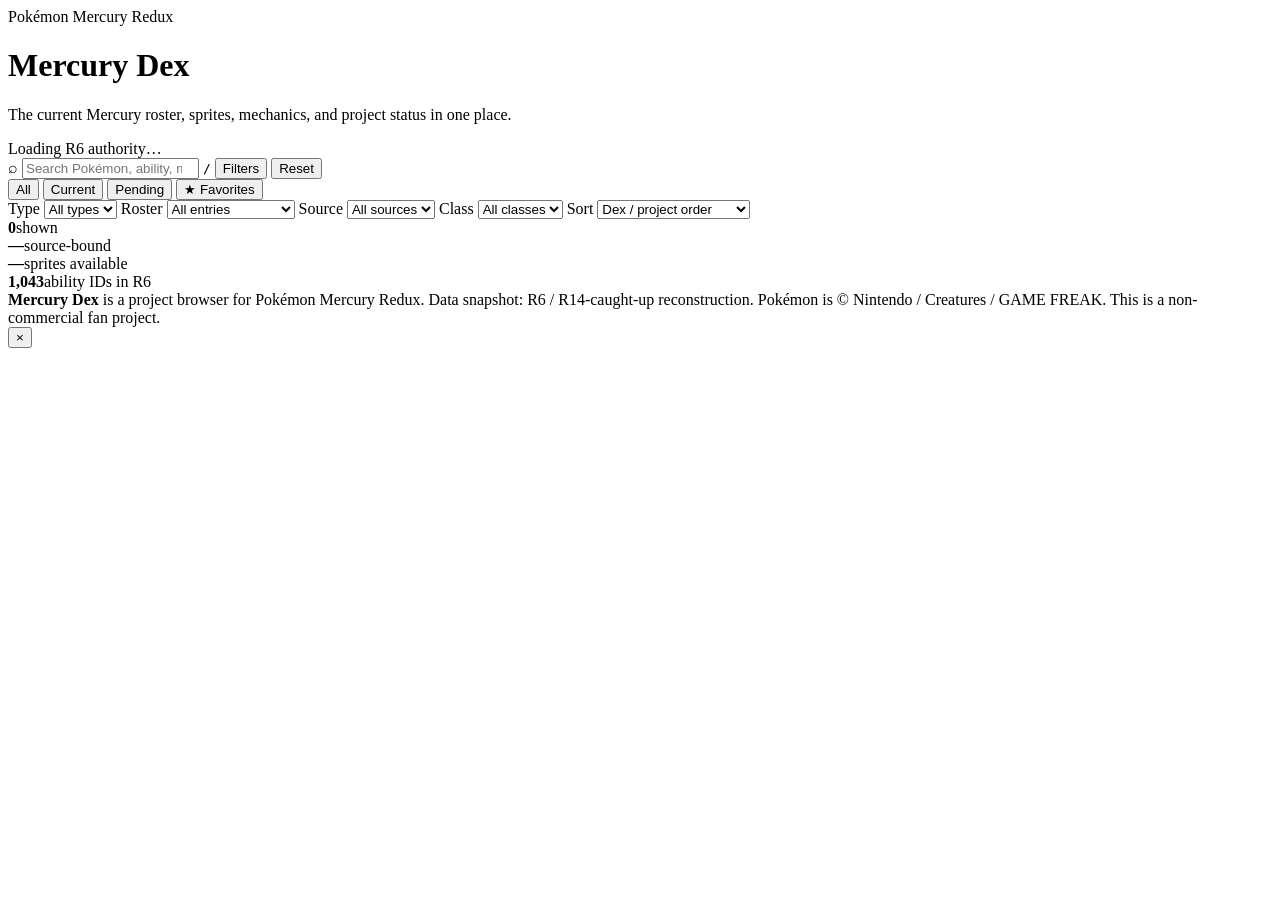
==== index.html @ 133d51fc "Add Mercury Dex app shell" ====
<!doctype html>
<html lang="en">
<head>
  <meta charset="utf-8" />
  <meta name="viewport" content="width=device-width, initial-scale=1, viewport-fit=cover" />
  <meta name="theme-color" content="#121018" />
  <meta name="description" content="Mercury Dex — searchable Pokémon Mercury Redux Pokédex with stats, abilities, Innates, moves, forms, and project sprites." />
  <title>Mercury Dex</title>
  <link rel="icon" href="assets/favicon.svg" type="image/svg+xml" />
  <link rel="stylesheet" href="styles.css" />
</head>
<body>
  <div class="app-shell">
    <header class="site-header">
      <div class="brand-wrap">
        <div class="brand-mark" aria-hidden="true"><span></span></div>
        <div>
          <div class="eyebrow">Pokémon Mercury Redux</div>
          <h1>Mercury Dex</h1>
          <p class="header-subtitle">The current Mercury roster, sprites, mechanics, and project status in one place.</p>
        </div>
      </div>
      <div class="header-meta" id="headerMeta">Loading R6 authority…</div>
    </header>

    <main>
      <section class="control-panel" aria-label="Pokédex filters">
        <div class="search-row">
          <label class="search-box">
            <span class="search-icon" aria-hidden="true">⌕</span>
            <input id="searchInput" type="search" autocomplete="off" placeholder="Search Pokémon, ability, move, type…" aria-label="Search Pokédex" />
            <kbd>/</kbd>
          </label>
          <button id="filterToggle" class="secondary-btn mobile-filter-btn" type="button">Filters</button>
          <button id="clearBtn" class="secondary-btn" type="button">Reset</button>
        </div>

        <div class="quick-tabs" id="statusTabs" role="tablist" aria-label="Roster status">
          <button class="tab active" data-status="all" type="button">All <span id="tabAllCount"></span></button>
          <button class="tab" data-status="current" type="button">Current <span id="tabCurrentCount"></span></button>
          <button class="tab" data-status="planned" type="button">Pending <span id="tabPlannedCount"></span></button>
          <button class="tab" data-status="favorites" type="button">★ Favorites <span id="tabFavoriteCount"></span></button>
        </div>

        <div class="filters" id="filtersPanel">
          <label>Type
            <select id="typeFilter"><option value="">All types</option></select>
          </label>
          <label>Roster
            <select id="groupFilter">
              <option value="">All entries</option>
              <option value="Canonical">Canonical</option>
              <option value="Addition">Mercury additions</option>
            </select>
          </label>
          <label>Source
            <select id="sourceFilter"><option value="">All sources</option></select>
          </label>
          <label>Class
            <select id="classFilter"><option value="">All classes</option></select>
          </label>
          <label>Sort
            <select id="sortSelect">
              <option value="dex">Dex / project order</option>
              <option value="name">Name A–Z</option>
              <option value="bst-desc">BST high → low</option>
              <option value="bst-asc">BST low → high</option>
              <option value="newest">Mercury additions first</option>
            </select>
          </label>
        </div>
      </section>

      <section class="summary-strip" aria-live="polite">
        <div><strong id="resultCount">0</strong><span>shown</span></div>
        <div><strong id="sourceBoundCount">—</strong><span>source-bound</span></div>
        <div><strong id="spriteCount">—</strong><span>sprites available</span></div>
        <div><strong id="abilityCount">1,043</strong><span>ability IDs in R6</span></div>
      </section>

      <section class="dex-section">
        <div id="emptyState" class="empty-state" hidden>
          <div class="empty-orb"></div>
          <h2>No matches</h2>
          <p>Try clearing a filter or searching a broader term.</p>
        </div>
        <div id="dexGrid" class="dex-grid" aria-label="Pokédex results"></div>
        <div class="load-wrap"><button id="loadMoreBtn" class="load-more" type="button" hidden>Load more</button></div>
      </section>
    </main>

    <footer>
      <strong>Mercury Dex</strong> is a project browser for Pokémon Mercury Redux. Data snapshot: R6 / R14-caught-up reconstruction. Pokémon is © Nintendo / Creatures / GAME FREAK. This is a non-commercial fan project.
    </footer>
  </div>

  <div id="detailBackdrop" class="backdrop" hidden></div>
  <aside id="detailPanel" class="detail-panel" aria-hidden="true" aria-label="Pokémon details">
    <button id="detailClose" class="icon-btn detail-close" type="button" aria-label="Close details">×</button>
    <div id="detailContent"></div>
  </aside>

  <div id="compareTray" class="compare-tray" hidden>
    <div class="compare-slots" id="compareSlots"></div>
    <button id="compareOpen" class="primary-btn" type="button">Compare</button>
    <button id="compareClear" class="icon-btn" type="button" aria-label="Clear comparison">×</button>
  </div>

  <dialog id="compareDialog" class="compare-dialog">
    <button id="compareClose" class="icon-btn dialog-close" type="button" aria-label="Close comparison">×</button>
    <div id="compareContent"></div>
  </dialog>

  <template id="cardTemplate">
    <article class="dex-card" tabindex="0">
      <button class="favorite-btn" type="button" aria-label="Favorite Pokémon">☆</button>
      <div class="card-id"></div>
      <div class="sprite-well"><div class="sprite-placeholder" aria-hidden="true">?</div></div>
      <div class="card-copy">
        <h2 class="card-name"></h2>
        <div class="type-row"></div>
        <div class="card-bottom"><span class="card-status"></span><span class="card-bst"></span></div>
      </div>
    </article>
  </template>

  <script src="app.js" defer></script>
</body>
</html>
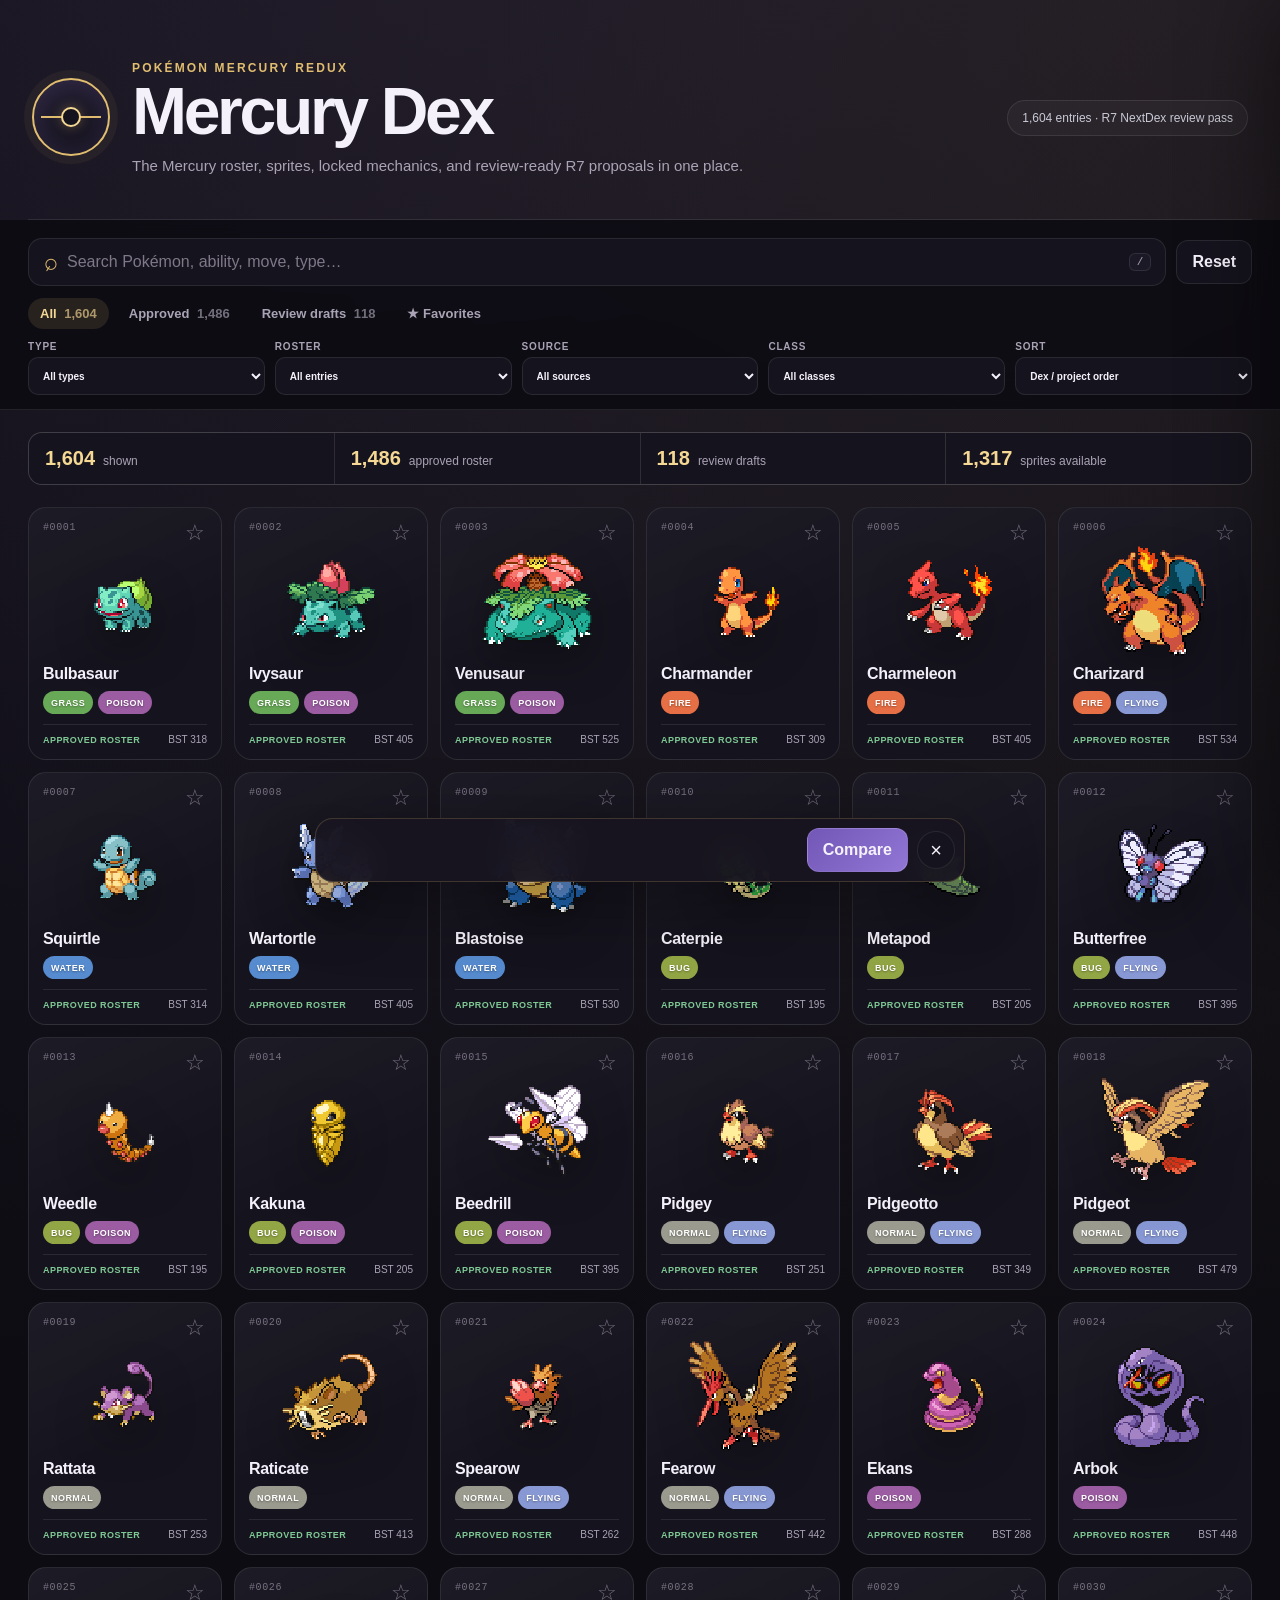
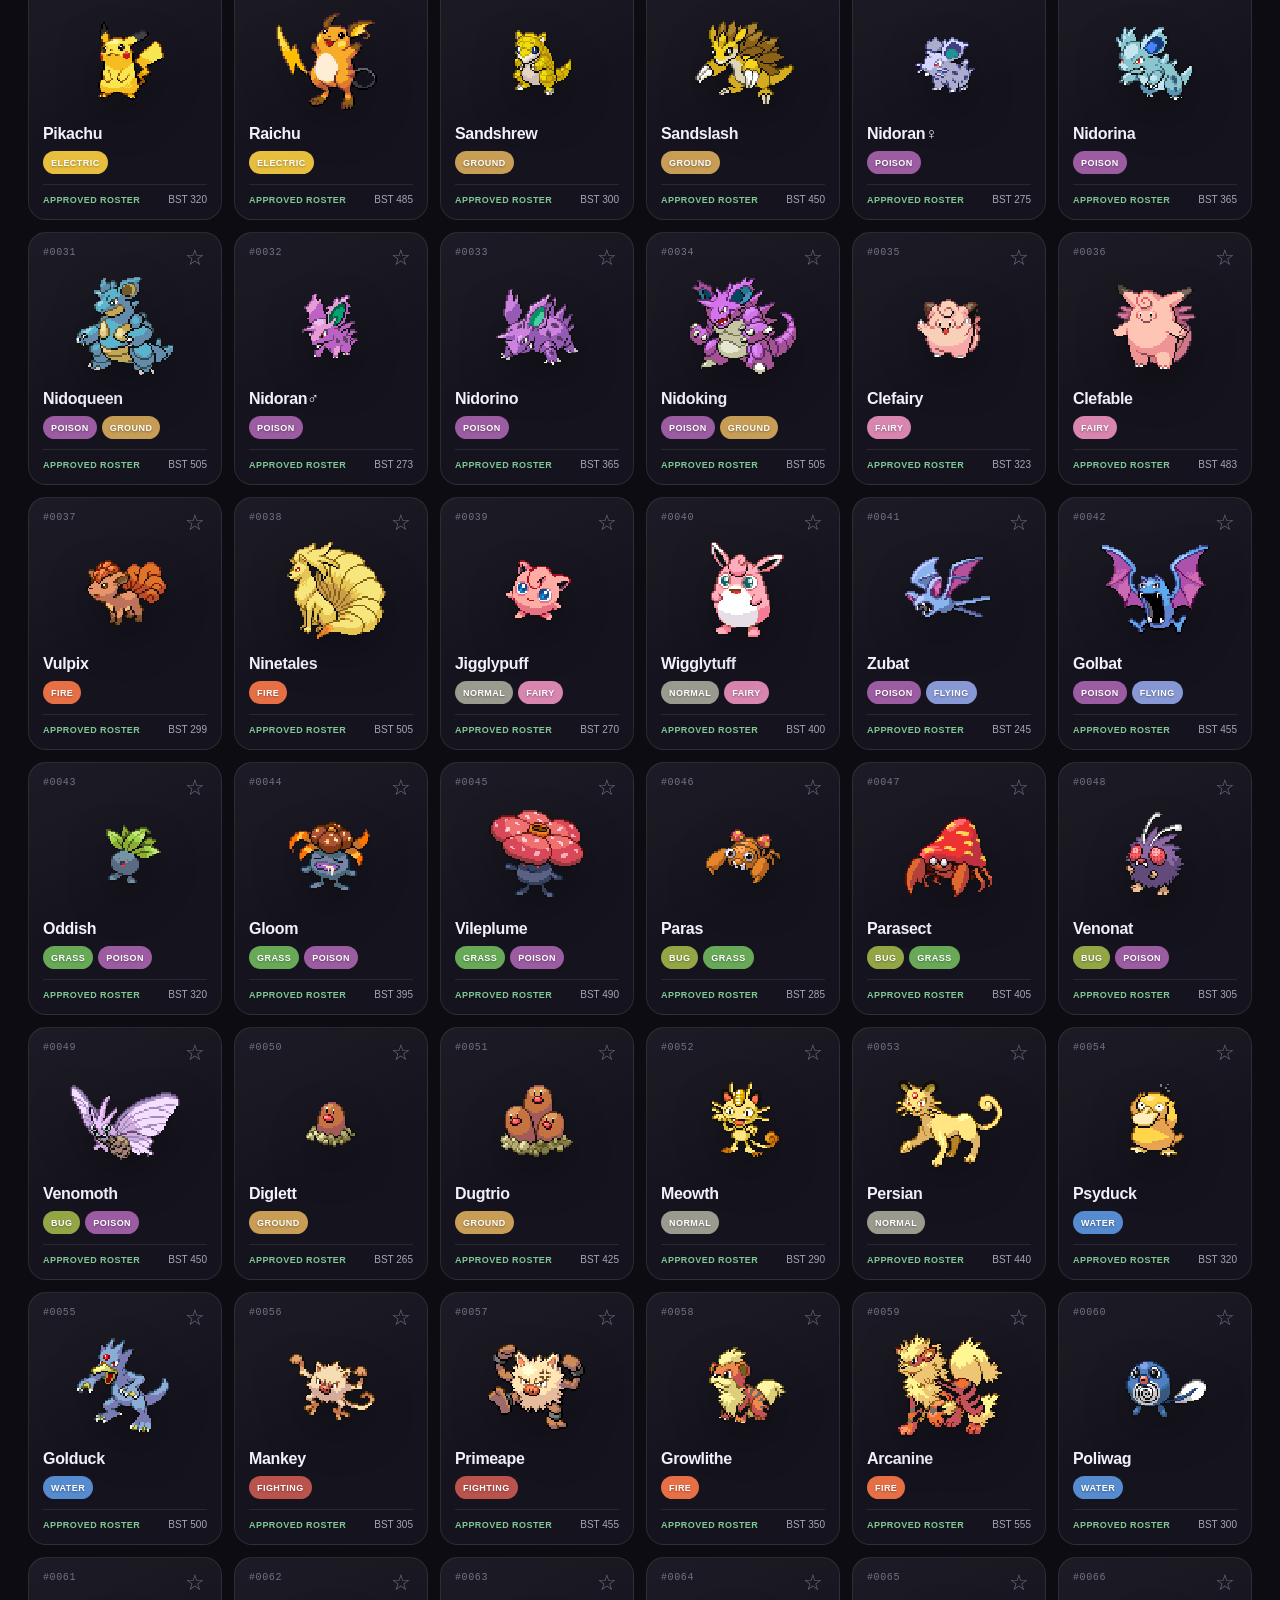
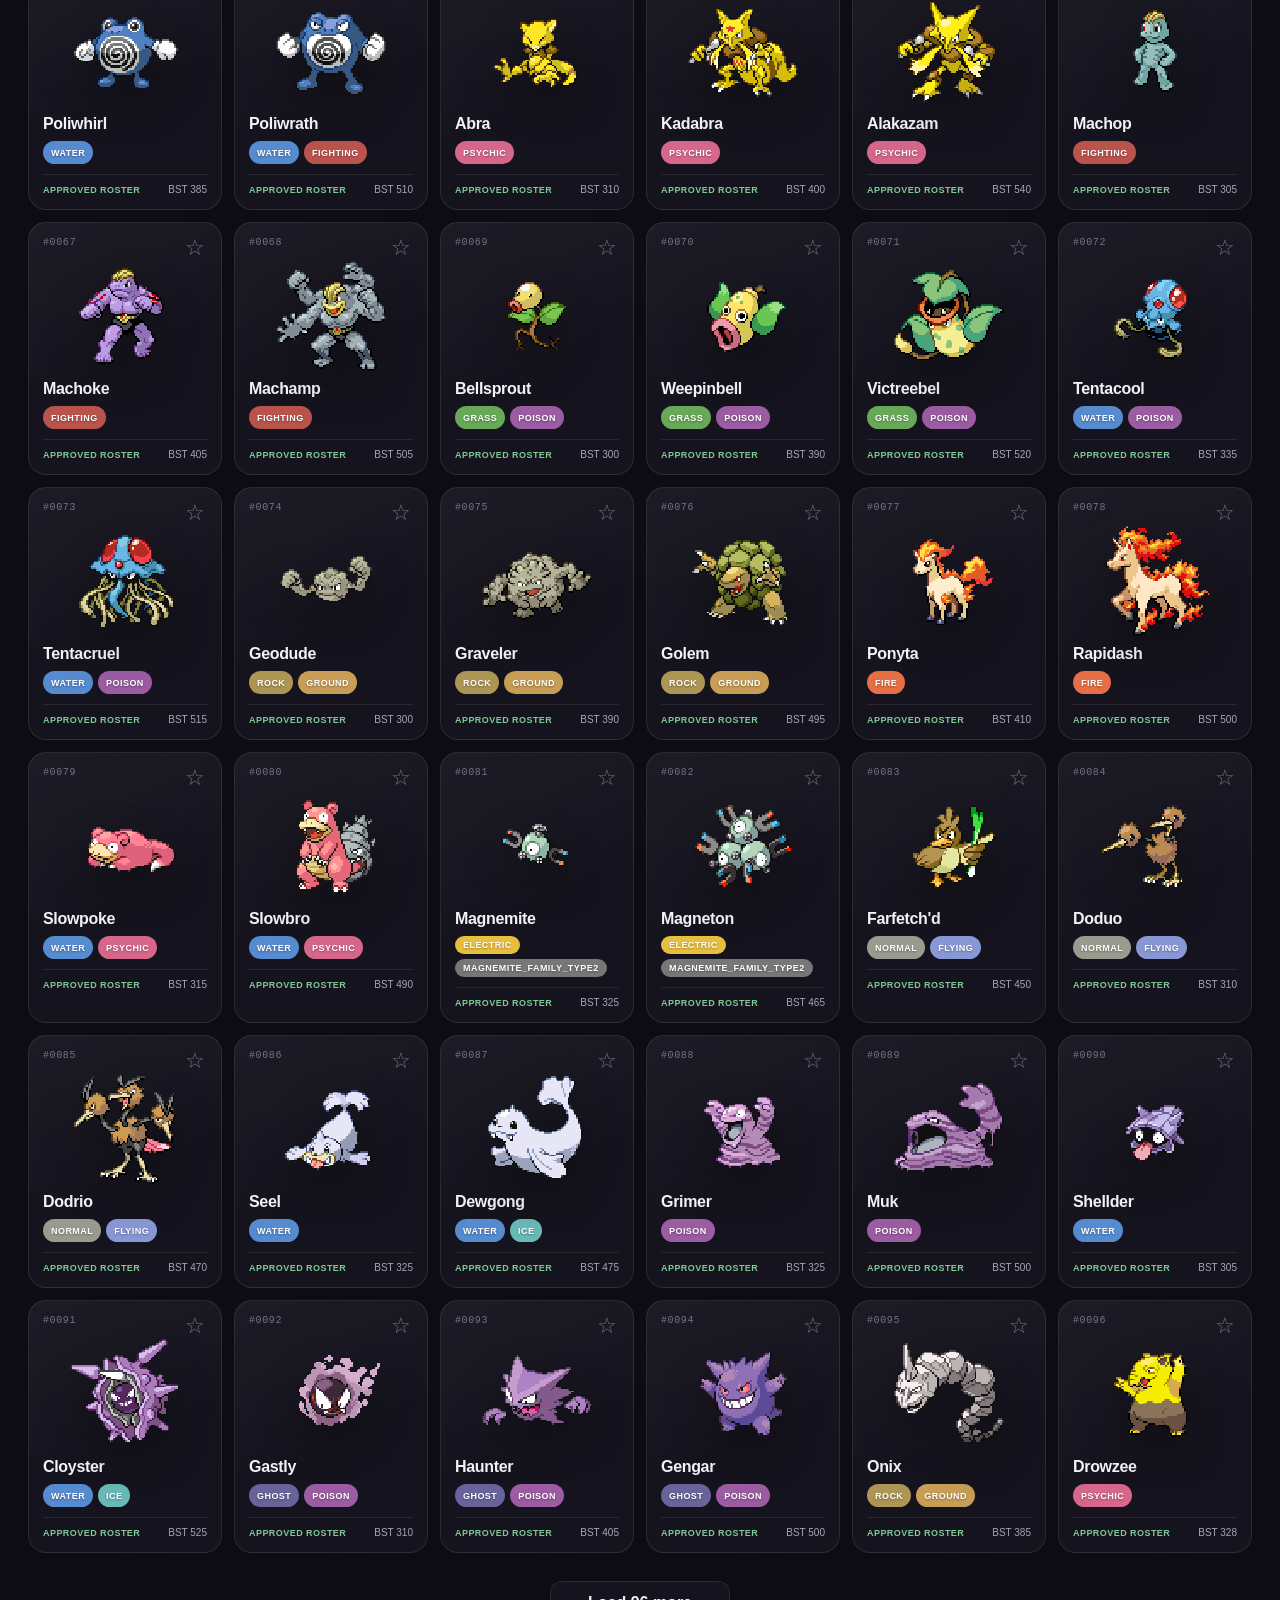
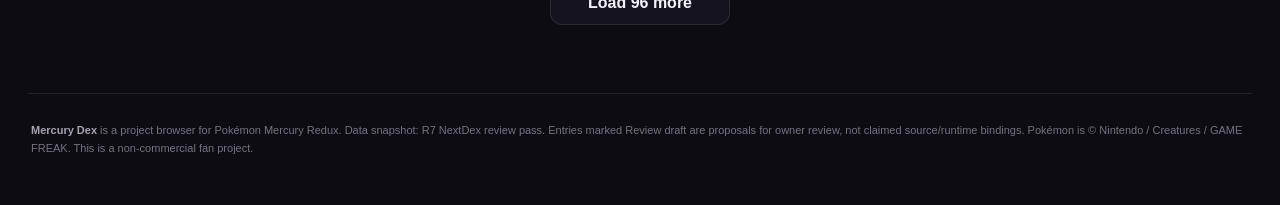
==== commit 3fac2d4b: "Apply R7 complete NextDex review pass" ====
--- a/index.html
+++ b/index.html
@@ -17,10 +17,10 @@
         <div>
           <div class="eyebrow">Pokémon Mercury Redux</div>
           <h1>Mercury Dex</h1>
-          <p class="header-subtitle">The current Mercury roster, sprites, mechanics, and project status in one place.</p>
+          <p class="header-subtitle">The Mercury roster, sprites, locked mechanics, and review-ready R7 proposals in one place.</p>
         </div>
       </div>
-      <div class="header-meta" id="headerMeta">Loading R6 authority…</div>
+      <div class="header-meta" id="headerMeta">Loading R7 review pass…</div>
     </header>
 
     <main>
@@ -37,8 +37,8 @@
 
         <div class="quick-tabs" id="statusTabs" role="tablist" aria-label="Roster status">
           <button class="tab active" data-status="all" type="button">All <span id="tabAllCount"></span></button>
-          <button class="tab" data-status="current" type="button">Current <span id="tabCurrentCount"></span></button>
-          <button class="tab" data-status="planned" type="button">Pending <span id="tabPlannedCount"></span></button>
+          <button class="tab" data-status="current" type="button">Approved <span id="tabCurrentCount"></span></button>
+          <button class="tab" data-status="planned" type="button">Review drafts <span id="tabPlannedCount"></span></button>
           <button class="tab" data-status="favorites" type="button">★ Favorites <span id="tabFavoriteCount"></span></button>
         </div>
 
@@ -73,9 +73,9 @@
 
       <section class="summary-strip" aria-live="polite">
         <div><strong id="resultCount">0</strong><span>shown</span></div>
-        <div><strong id="sourceBoundCount">—</strong><span>source-bound</span></div>
+        <div><strong id="approvedCount">—</strong><span>approved roster</span></div>
+        <div><strong id="reviewDraftCount">—</strong><span>review drafts</span></div>
         <div><strong id="spriteCount">—</strong><span>sprites available</span></div>
-        <div><strong id="abilityCount">1,043</strong><span>ability IDs in R6</span></div>
       </section>
 
       <section class="dex-section">
@@ -90,7 +90,7 @@
     </main>
 
     <footer>
-      <strong>Mercury Dex</strong> is a project browser for Pokémon Mercury Redux. Data snapshot: R6 / R14-caught-up reconstruction. Pokémon is © Nintendo / Creatures / GAME FREAK. This is a non-commercial fan project.
+      <strong>Mercury Dex</strong> is a project browser for Pokémon Mercury Redux. Data snapshot: R7 NextDex review pass. Entries marked Review draft are proposals for owner review, not claimed source/runtime bindings. Pokémon is © Nintendo / Creatures / GAME FREAK. This is a non-commercial fan project.
     </footer>
   </div>
 
--- a/styles.css
+++ b/styles.css
@@ -0,0 +1,167 @@
+:root {
+  color-scheme: dark;
+  --bg: #0d0c12;
+  --surface: #15131d;
+  --surface-2: #1c1926;
+  --surface-3: #24202f;
+  --line: rgba(255,255,255,.09);
+  --text: #f5f1fb;
+  --muted: #aaa3b5;
+  --gold: #e1bd70;
+  --gold-2: #f5d894;
+  --platinum: #c9c9d6;
+  --accent: #8f72d8;
+  --good: #7fc995;
+  --warn: #e4b764;
+  --danger: #e48787;
+  --shadow: 0 18px 70px rgba(0,0,0,.35);
+  --radius: 18px;
+  --type-Normal:#9a9a8e; --type-Fire:#e76f45; --type-Water:#568bcf; --type-Electric:#e7be3e;
+  --type-Grass:#68a957; --type-Ice:#68b9b7; --type-Fighting:#bb534d; --type-Poison:#9b5ca2;
+  --type-Ground:#c89d55; --type-Flying:#8798d4; --type-Psychic:#d6678a; --type-Bug:#93a645;
+  --type-Rock:#ad9554; --type-Ghost:#68639a; --type-Dragon:#705ec9; --type-Dark:#625762;
+  --type-Steel:#8e9aa7; --type-Fairy:#d885af;
+}
+* { box-sizing: border-box; }
+html { scroll-behavior: smooth; }
+body { margin:0; min-height:100vh; background:radial-gradient(circle at 20% -10%,rgba(143,114,216,.13),transparent 34%),radial-gradient(circle at 90% 0%,rgba(225,189,112,.08),transparent 28%),var(--bg); color:var(--text); font-family: Inter, ui-sans-serif, -apple-system, BlinkMacSystemFont, "Segoe UI", sans-serif; }
+button,input,select { font:inherit; }
+button { color:inherit; }
+.app-shell { width:min(1480px,100%); margin:0 auto; padding:0 28px; }
+.site-header { min-height:220px; display:flex; justify-content:space-between; align-items:center; gap:36px; padding:44px 4px 28px; border-bottom:1px solid var(--line); }
+.brand-wrap { display:flex; gap:22px; align-items:center; }
+.brand-mark { width:78px; height:78px; flex:0 0 auto; border:2px solid var(--gold); border-radius:50%; position:relative; box-shadow:0 0 0 8px rgba(225,189,112,.05), inset 0 0 30px rgba(143,114,216,.18); background:linear-gradient(160deg,#231e30,#111018); }
+.brand-mark:before,.brand-mark:after { content:""; position:absolute; left:7px; right:7px; top:36px; height:2px; background:var(--gold); opacity:.9; }
+.brand-mark span { position:absolute; width:20px; height:20px; border:2px solid var(--gold-2); background:var(--surface); border-radius:50%; left:27px; top:27px; z-index:1; box-shadow:0 0 12px rgba(225,189,112,.35); }
+.eyebrow { color:var(--gold); text-transform:uppercase; letter-spacing:.18em; font-size:12px; font-weight:800; margin-bottom:5px; }
+h1 { font-size:clamp(38px,6vw,66px); margin:0; letter-spacing:-.05em; line-height:.96; font-weight:850; }
+.header-subtitle { color:var(--muted); margin:13px 0 0; max-width:680px; font-size:15px; }
+.header-meta { border:1px solid var(--line); border-radius:999px; color:var(--platinum); background:rgba(255,255,255,.035); padding:10px 14px; white-space:nowrap; font-size:12px; }
+.control-panel { position:sticky; top:0; z-index:20; background:rgba(13,12,18,.89); backdrop-filter: blur(18px); margin:0 -28px; padding:18px 28px 14px; border-bottom:1px solid var(--line); }
+.search-row { display:flex; gap:10px; align-items:center; }
+.search-box { flex:1; display:flex; align-items:center; height:48px; background:var(--surface); border:1px solid var(--line); border-radius:14px; padding:0 14px; transition:.18s; }
+.search-box:focus-within { border-color:rgba(225,189,112,.55); box-shadow:0 0 0 3px rgba(225,189,112,.08); }
+.search-box input { width:100%; border:0; outline:0; color:var(--text); background:transparent; padding:0 10px; }
+.search-box input::placeholder { color:#7f7888; }
+.search-icon { color:var(--gold); font-size:24px; line-height:1; transform:rotate(-12deg); }
+kbd { font-size:11px; color:var(--muted); border:1px solid var(--line); background:var(--surface-2); border-radius:6px; padding:2px 7px; }
+.secondary-btn,.primary-btn,.load-more { border-radius:12px; border:1px solid var(--line); min-height:44px; padding:0 15px; cursor:pointer; background:var(--surface); font-weight:700; }
+.secondary-btn:hover,.load-more:hover { border-color:rgba(225,189,112,.42); }
+.primary-btn { background:linear-gradient(135deg,#7257b7,#9276d6); border-color:rgba(255,255,255,.13); }
+.quick-tabs { display:flex; gap:8px; margin:12px 0 0; overflow:auto; scrollbar-width:none; }
+.quick-tabs::-webkit-scrollbar { display:none; }
+.tab { flex:0 0 auto; border:0; cursor:pointer; color:var(--muted); background:transparent; border-radius:999px; padding:8px 12px; font-size:13px; font-weight:750; }
+.tab span { opacity:.65; margin-left:4px; }
+.tab.active { background:rgba(225,189,112,.12); color:var(--gold-2); }
+.filters { display:grid; grid-template-columns:repeat(5,minmax(130px,1fr)); gap:10px; margin-top:12px; }
+.filters label { color:var(--muted); font-size:10px; font-weight:800; text-transform:uppercase; letter-spacing:.08em; }
+.filters select { width:100%; display:block; margin-top:5px; color:var(--text); background:var(--surface); border:1px solid var(--line); border-radius:10px; height:38px; padding:0 10px; outline:0; }
+.mobile-filter-btn { display:none; }
+.summary-strip { display:grid; grid-template-columns:repeat(4,1fr); gap:1px; background:var(--line); border:1px solid var(--line); border-radius:14px; overflow:hidden; margin:22px 0; }
+.summary-strip div { background:var(--surface); padding:14px 16px; display:flex; align-items:baseline; gap:8px; }
+.summary-strip strong { font-size:20px; color:var(--gold-2); }
+.summary-strip span { color:var(--muted); font-size:12px; }
+.dex-grid { display:grid; grid-template-columns:repeat(auto-fill,minmax(190px,1fr)); gap:12px; min-height:150px; }
+.dex-card { position:relative; min-height:245px; overflow:hidden; background:linear-gradient(155deg,rgba(255,255,255,.035),transparent 55%),var(--surface); border:1px solid var(--line); border-radius:var(--radius); padding:14px; cursor:pointer; transition:transform .16s ease,border-color .16s ease,box-shadow .16s ease; outline:0; }
+.dex-card:hover,.dex-card:focus-visible { transform:translateY(-3px); border-color:rgba(225,189,112,.34); box-shadow:0 10px 35px rgba(0,0,0,.25); }
+.dex-card.pending { background:linear-gradient(155deg,rgba(228,183,100,.045),transparent 55%),var(--surface); }
+.favorite-btn { position:absolute; z-index:2; right:9px; top:8px; border:0; background:transparent; cursor:pointer; font-size:22px; color:#746d7d; padding:4px 7px; }
+.favorite-btn.active { color:var(--gold-2); }
+.card-id { color:#777080; font-family:ui-monospace,SFMono-Regular,Menlo,monospace; font-size:10px; letter-spacing:.06em; min-height:15px; max-width:76%; overflow:hidden; white-space:nowrap; text-overflow:ellipsis; }
+.sprite-well { height:128px; display:grid; place-items:center; position:relative; }
+.card-sprite { width:112px; height:112px; object-fit:contain; image-rendering:pixelated; filter:drop-shadow(0 10px 12px rgba(0,0,0,.25)); }
+.sprite-placeholder { width:82px; height:82px; border:1px dashed #55505e; border-radius:50%; display:none; place-items:center; color:#5f5967; font-size:30px; font-weight:800; }
+.card-copy h2 { margin:0 0 8px; font-size:16px; letter-spacing:-.02em; overflow:hidden; text-overflow:ellipsis; white-space:nowrap; }
+.type-row { display:flex; gap:5px; min-height:23px; flex-wrap:wrap; }
+.type-badge { display:inline-flex; align-items:center; border-radius:999px; padding:4px 8px; font-size:9px; font-weight:850; letter-spacing:.05em; text-transform:uppercase; color:#fff; background:#777; text-shadow:0 1px 2px rgba(0,0,0,.35); }
+.card-bottom { margin-top:10px; border-top:1px solid var(--line); padding-top:9px; display:flex; justify-content:space-between; align-items:center; gap:8px; }
+.card-status { font-size:9px; font-weight:800; color:var(--good); text-transform:uppercase; letter-spacing:.05em; overflow:hidden; text-overflow:ellipsis; white-space:nowrap; }
+.pending .card-status { color:var(--warn); }
+.card-bst { color:var(--muted); font-size:10px; white-space:nowrap; }
+.load-wrap { display:flex; justify-content:center; padding:28px; }
+.load-more { min-width:180px; }
+.empty-state { text-align:center; padding:70px 20px; color:var(--muted); }
+.empty-state h2 { color:var(--text); margin-bottom:7px; }
+.empty-orb { width:46px; height:46px; border:1px dashed #514c59; border-radius:50%; margin:0 auto 18px; }
+footer { margin-top:40px; border-top:1px solid var(--line); color:#777181; font-size:11px; line-height:1.6; padding:28px 3px 48px; }
+footer strong { color:#a8a1b2; }
+.backdrop { position:fixed; inset:0; z-index:70; background:rgba(0,0,0,.62); backdrop-filter:blur(4px); }
+.detail-panel { position:fixed; z-index:80; right:0; top:0; bottom:0; width:min(720px,100%); background:#111018; border-left:1px solid var(--line); box-shadow:-25px 0 80px rgba(0,0,0,.4); transform:translateX(102%); transition:transform .25s ease; overflow:auto; overscroll-behavior:contain; }
+.detail-panel.open { transform:translateX(0); }
+.icon-btn { width:38px; height:38px; display:grid; place-items:center; border:1px solid var(--line); border-radius:50%; background:var(--surface); cursor:pointer; color:var(--text); font-size:20px; }
+.detail-close { position:sticky; float:right; top:14px; right:14px; z-index:3; margin:14px; }
+.detail-content-wrap { padding:20px 28px 48px; }
+.detail-hero { display:grid; grid-template-columns:190px 1fr; gap:24px; align-items:center; padding:34px 0 20px; clear:both; }
+.detail-sprite-well { width:190px; height:190px; border-radius:28px; display:grid; place-items:center; background:radial-gradient(circle,rgba(143,114,216,.13),transparent 65%),var(--surface); border:1px solid var(--line); }
+.detail-sprite { width:160px; height:160px; object-fit:contain; image-rendering:pixelated; }
+.detail-id { color:var(--gold); font:700 11px ui-monospace,SFMono-Regular,Menlo,monospace; letter-spacing:.08em; }
+.detail-title { font-size:clamp(30px,5vw,48px); line-height:1; letter-spacing:-.045em; margin:8px 0 12px; }
+.detail-tags { display:flex; flex-wrap:wrap; gap:7px; }
+.status-pill,.source-pill { display:inline-flex; border-radius:999px; border:1px solid var(--line); padding:6px 9px; color:var(--muted); font-size:10px; font-weight:750; }
+.status-pill.current { color:var(--good); background:rgba(127,201,149,.08); }
+.status-pill.pending { color:var(--warn); background:rgba(228,183,100,.08); }
+.detail-actions { display:flex; gap:8px; margin-top:16px; flex-wrap:wrap; }
+.detail-section { border-top:1px solid var(--line); padding:22px 0; }
+.section-title { margin:0 0 15px; font-size:11px; text-transform:uppercase; letter-spacing:.12em; color:var(--gold); }
+.stat-grid { display:grid; grid-template-columns:repeat(2,1fr); gap:9px 18px; }
+.stat-row { display:grid; grid-template-columns:40px 38px 1fr; gap:8px; align-items:center; }
+.stat-name { color:var(--muted); font-size:10px; font-weight:800; text-transform:uppercase; }
+.stat-value { text-align:right; font-size:12px; font-weight:800; }
+.stat-track { height:6px; background:#282430; border-radius:99px; overflow:hidden; }
+.stat-fill { height:100%; border-radius:99px; background:linear-gradient(90deg,var(--accent),var(--gold)); }
+.bst-line { margin-top:15px; display:flex; justify-content:space-between; color:var(--muted); font-size:12px; }
+.bst-line strong { color:var(--gold-2); }
+.ability-grid { display:grid; grid-template-columns:repeat(2,minmax(0,1fr)); gap:10px; }
+.ability-card { background:var(--surface); border:1px solid var(--line); border-radius:13px; padding:12px; }
+.ability-card .slot { color:#7e7688; text-transform:uppercase; font-size:8px; font-weight:900; letter-spacing:.1em; }
+.ability-card h4 { margin:5px 0 5px; font-size:13px; }
+.ability-card p { margin:0; color:var(--muted); font-size:11px; line-height:1.45; }
+.ability-card.locked { border-color:rgba(225,189,112,.27); }
+.detail-description { color:#c1bac9; line-height:1.65; font-size:13px; }
+.move-table { width:100%; border-collapse:collapse; font-size:12px; }
+.move-table th { color:#777080; text-align:left; font-size:9px; text-transform:uppercase; letter-spacing:.09em; padding:8px; border-bottom:1px solid var(--line); }
+.move-table td { padding:8px; border-bottom:1px solid rgba(255,255,255,.045); }
+.move-table td:first-child { width:58px; color:var(--gold); font-family:ui-monospace,SFMono-Regular,Menlo,monospace; }
+.provenance-grid { display:grid; grid-template-columns:140px 1fr; gap:9px 16px; font-size:11px; }
+.provenance-grid dt { color:#777080; }
+.provenance-grid dd { margin:0; color:#c4bdcb; overflow-wrap:anywhere; }
+.evo-list { display:flex; flex-direction:column; gap:7px; }
+.evo-item { display:flex; gap:10px; align-items:center; background:var(--surface); border:1px solid var(--line); padding:10px 12px; border-radius:11px; font-size:11px; }
+.evo-method { color:var(--muted); }
+.compare-tray { position:fixed; z-index:60; left:50%; bottom:max(18px,env(safe-area-inset-bottom)); transform:translateX(-50%); width:min(650px,calc(100% - 26px)); background:rgba(24,21,32,.95); border:1px solid rgba(225,189,112,.2); backdrop-filter:blur(18px); box-shadow:var(--shadow); border-radius:18px; padding:9px; display:flex; align-items:center; gap:9px; }
+.compare-slots { display:flex; gap:6px; flex:1; min-width:0; }
+.compare-chip { display:flex; align-items:center; min-width:0; gap:6px; background:var(--surface-3); border-radius:10px; padding:6px 8px; font-size:11px; }
+.compare-chip-sprite { transform:scale(.47); }
+.compare-chip span { overflow:hidden; white-space:nowrap; text-overflow:ellipsis; }
+.compare-dialog { width:min(960px,calc(100% - 26px)); max-height:88vh; overflow:auto; background:#111018; color:var(--text); border:1px solid var(--line); border-radius:20px; box-shadow:var(--shadow); padding:24px; }
+.compare-dialog::backdrop { background:rgba(0,0,0,.7); backdrop-filter:blur(4px); }
+.dialog-close { position:sticky; top:0; margin-left:auto; z-index:3; }
+.compare-head { display:grid; grid-template-columns:160px 1fr 1fr; gap:10px; align-items:center; margin:15px 0; }
+.compare-name { text-align:center; }
+.compare-name-sprite { transform:scale(1.7); margin:24px auto; }
+.compare-table { width:100%; border-collapse:collapse; font-size:12px; }
+.compare-table th,.compare-table td { border-bottom:1px solid var(--line); padding:10px; vertical-align:top; }
+.compare-table th { width:160px; color:var(--muted); text-align:left; }
+.compare-table td { width:calc((100% - 160px)/2); }
+body.panel-open { overflow:hidden; }
+@media(max-width:900px){
+ .site-header{align-items:flex-start;flex-direction:column;min-height:auto;padding-top:34px}.header-meta{white-space:normal}.filters{grid-template-columns:repeat(3,1fr)}
+ .dex-grid{grid-template-columns:repeat(auto-fill,minmax(165px,1fr))}.summary-strip{grid-template-columns:repeat(2,1fr)}
+}
+@media(max-width:620px){
+ .app-shell{padding:0 14px}.site-header{padding:27px 1px 22px}.brand-mark{width:60px;height:60px}.brand-mark:before,.brand-mark:after{top:28px}.brand-mark span{left:20px;top:20px}.brand-wrap{gap:14px}.header-subtitle{font-size:13px}.header-meta{display:none}
+ .control-panel{margin:0 -14px;padding:12px 14px 10px}.search-row{gap:7px}.secondary-btn{padding:0 10px}.mobile-filter-btn{display:inline-flex;align-items:center}.filters{display:none;grid-template-columns:repeat(2,1fr)}.filters.open{display:grid}.filters label:last-child{grid-column:span 2}
+ kbd{display:none}.quick-tabs{margin-top:9px}.tab{padding:7px 10px;font-size:12px}.summary-strip{margin:14px 0}.summary-strip div{padding:10px 11px}.summary-strip strong{font-size:17px}.summary-strip span{font-size:10px}
+ .dex-grid{grid-template-columns:repeat(2,minmax(0,1fr));gap:8px}.dex-card{min-height:222px;padding:10px;border-radius:15px}.sprite-well{height:118px}.card-sprite{width:102px;height:102px}.card-copy h2{font-size:14px}.type-badge{font-size:8px;padding:3px 6px}.card-status{font-size:8px}
+ .detail-content-wrap{padding:14px 17px 42px}.detail-hero{grid-template-columns:130px 1fr;gap:14px;padding-top:18px}.detail-sprite-well{width:130px;height:130px;border-radius:20px}.detail-sprite{width:116px;height:116px}.detail-title{font-size:30px}.stat-grid,.ability-grid{grid-template-columns:1fr}.provenance-grid{grid-template-columns:105px 1fr}.compare-head{grid-template-columns:85px 1fr 1fr}.compare-table th{width:85px}.compare-dialog{padding:14px}
+}
+@media(max-width:390px){.dex-grid{grid-template-columns:1fr 1fr}.dex-card{min-height:208px}.sprite-well{height:104px}.card-sprite{width:92px;height:92px}.detail-hero{grid-template-columns:105px 1fr}.detail-sprite-well{width:105px;height:105px}.detail-sprite{width:96px;height:96px}}
+
+/* Sprite atlas rendering: keeps GitHub Pages fast while preserving pixel art. */
+.atlas-sprite{display:block;width:64px!important;height:64px!important;flex:0 0 64px;background-repeat:no-repeat;background-size:1024px 256px;image-rendering:pixelated;transform-origin:center center;filter:drop-shadow(0 10px 12px rgba(0,0,0,.25))}
+.card-sprite.atlas-sprite{transform:scale(1.7)}
+.detail-sprite.atlas-sprite{transform:scale(2.35)}
+.compare-chip .atlas-sprite{margin:-17px}
+.compare-name .atlas-sprite{display:inline-block}
+@media(max-width:640px){.card-sprite.atlas-sprite{transform:scale(1.45)}.detail-sprite.atlas-sprite{transform:scale(1.65)}}
+@media(max-width:390px){.card-sprite.atlas-sprite{transform:scale(1.35)}.detail-sprite.atlas-sprite{transform:scale(1.45)}}
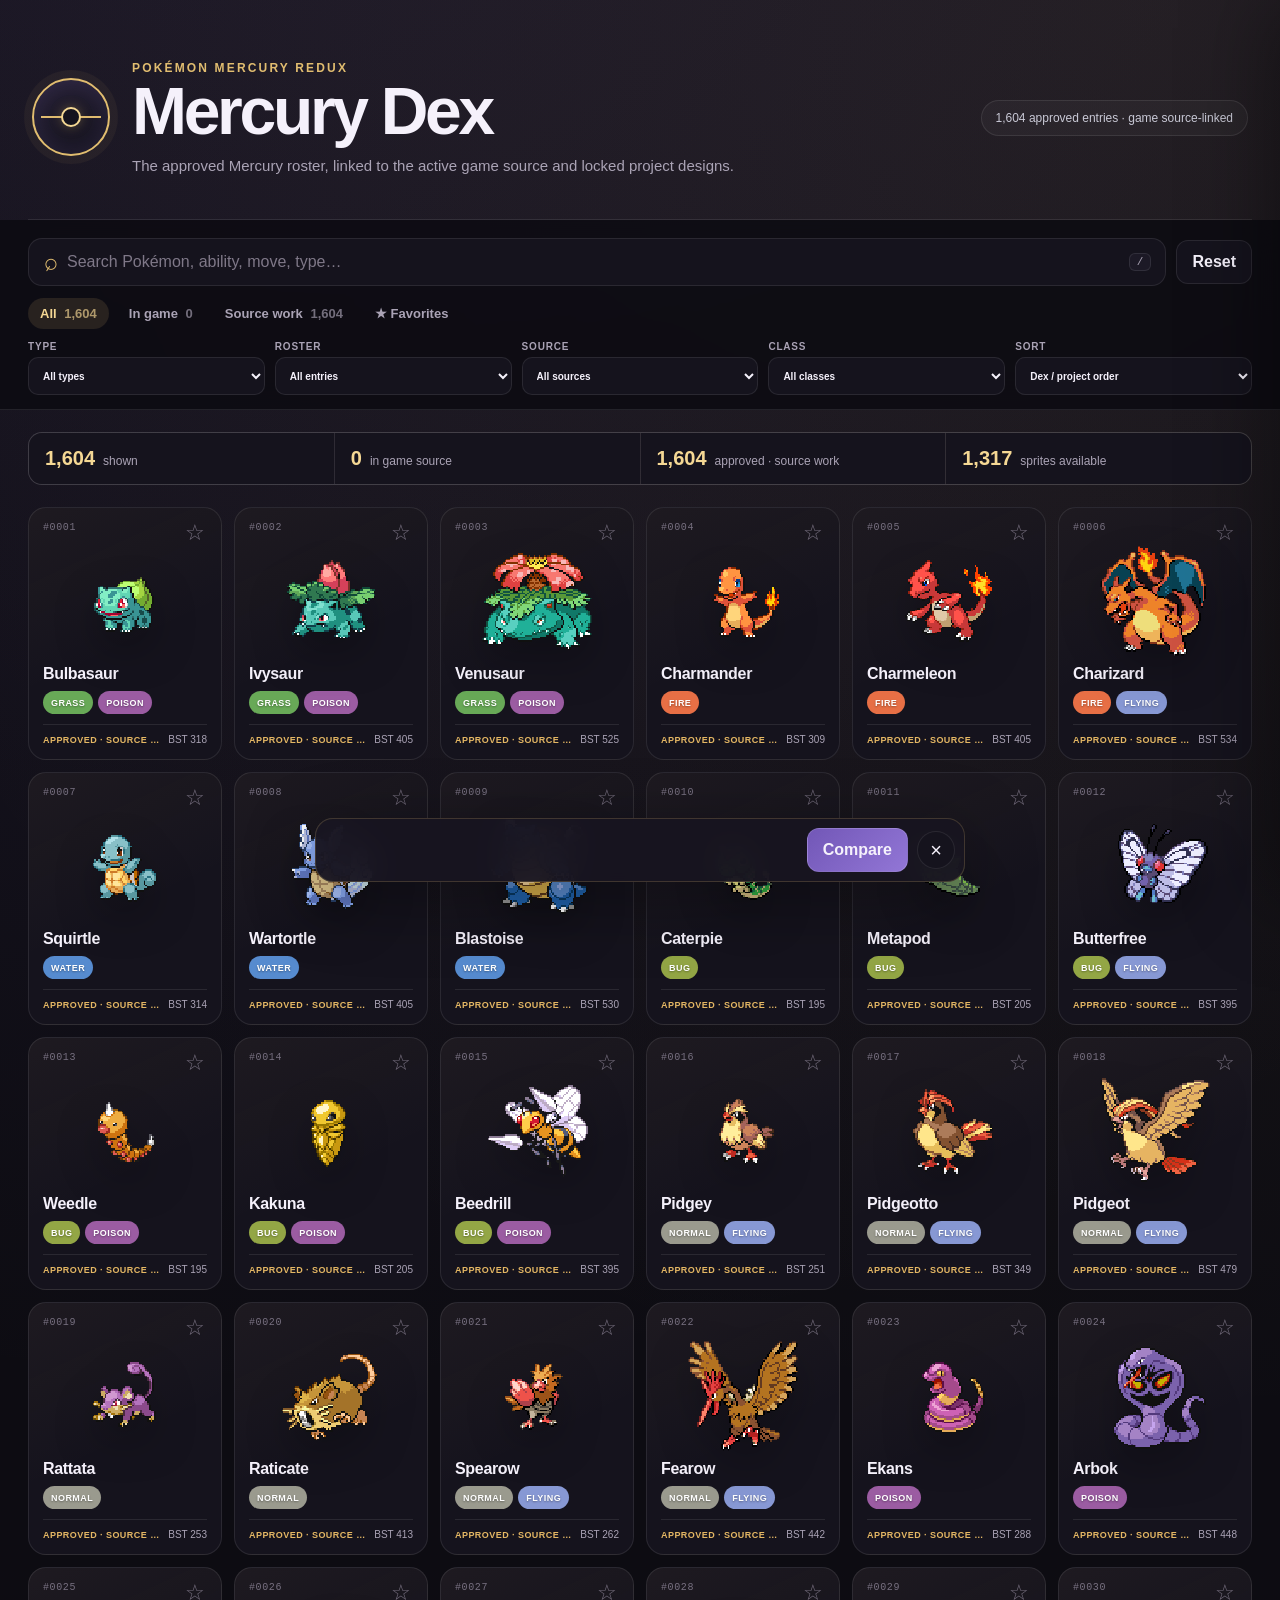
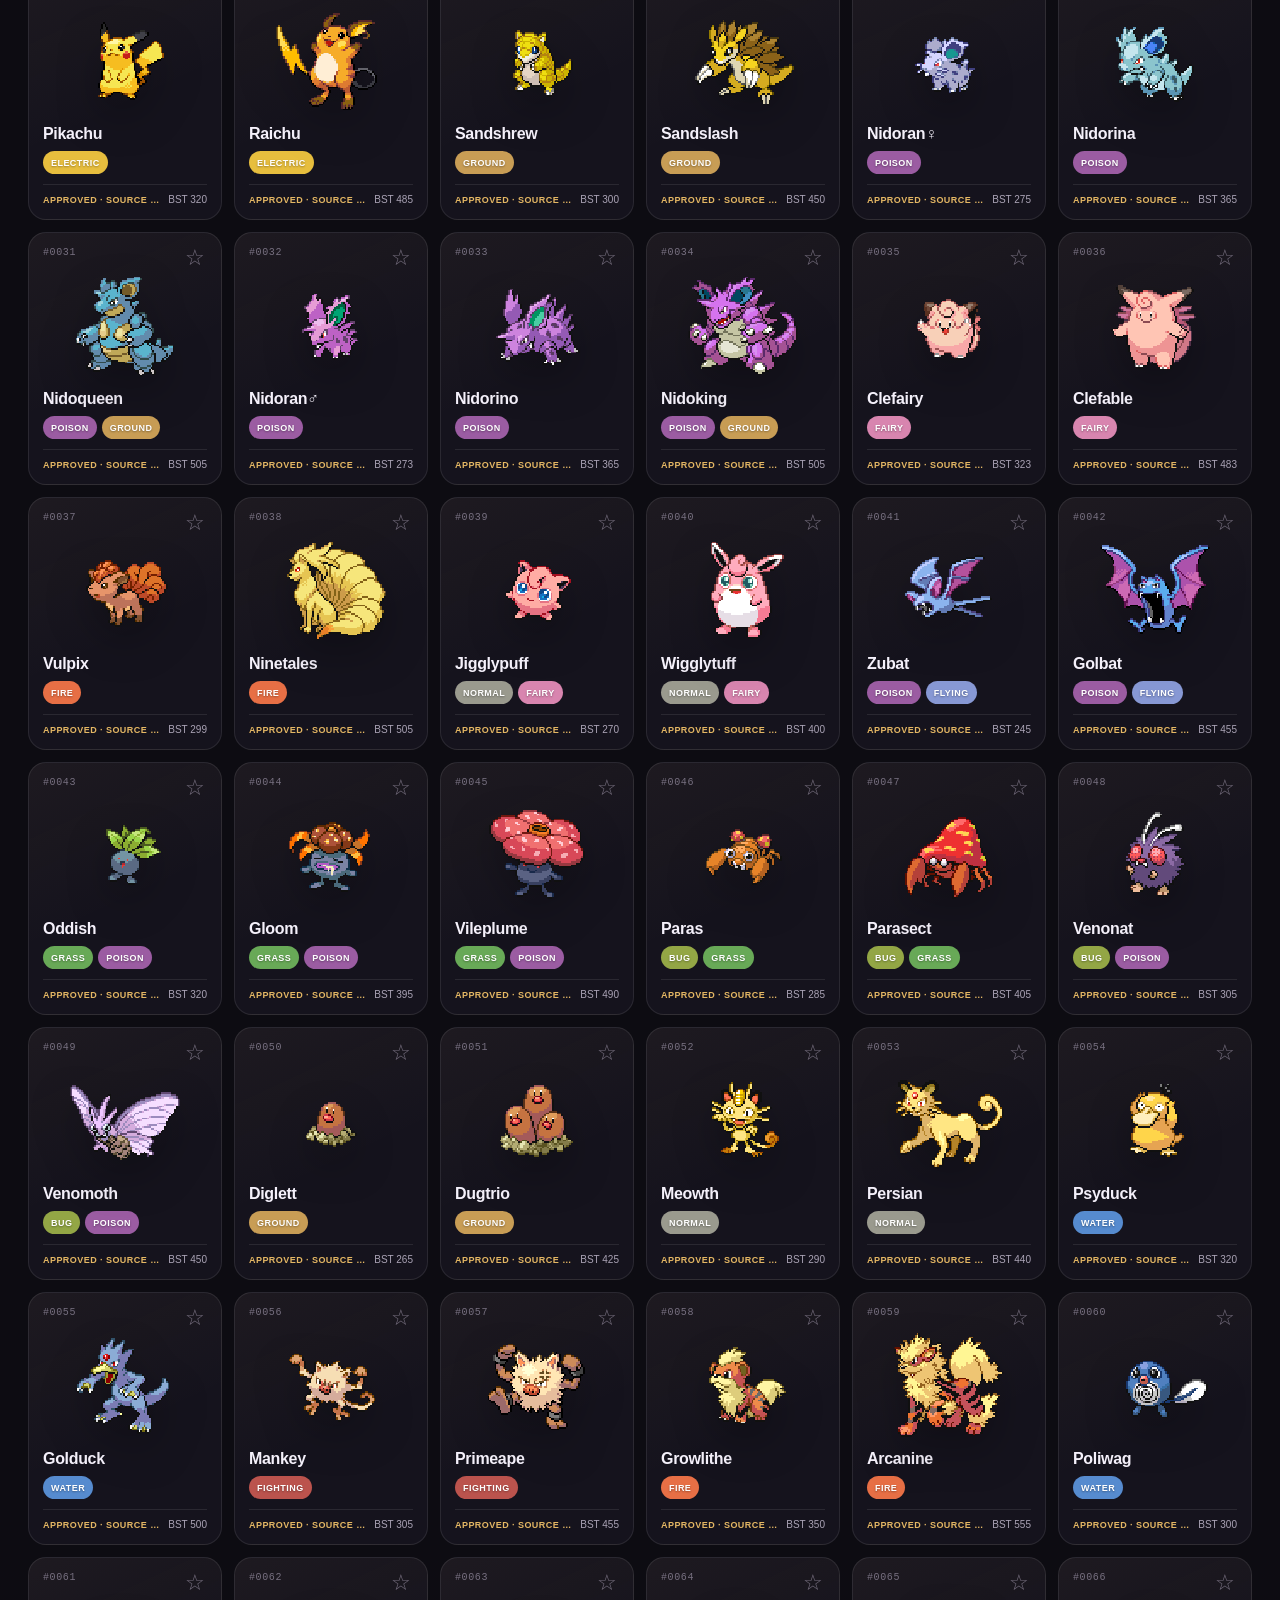
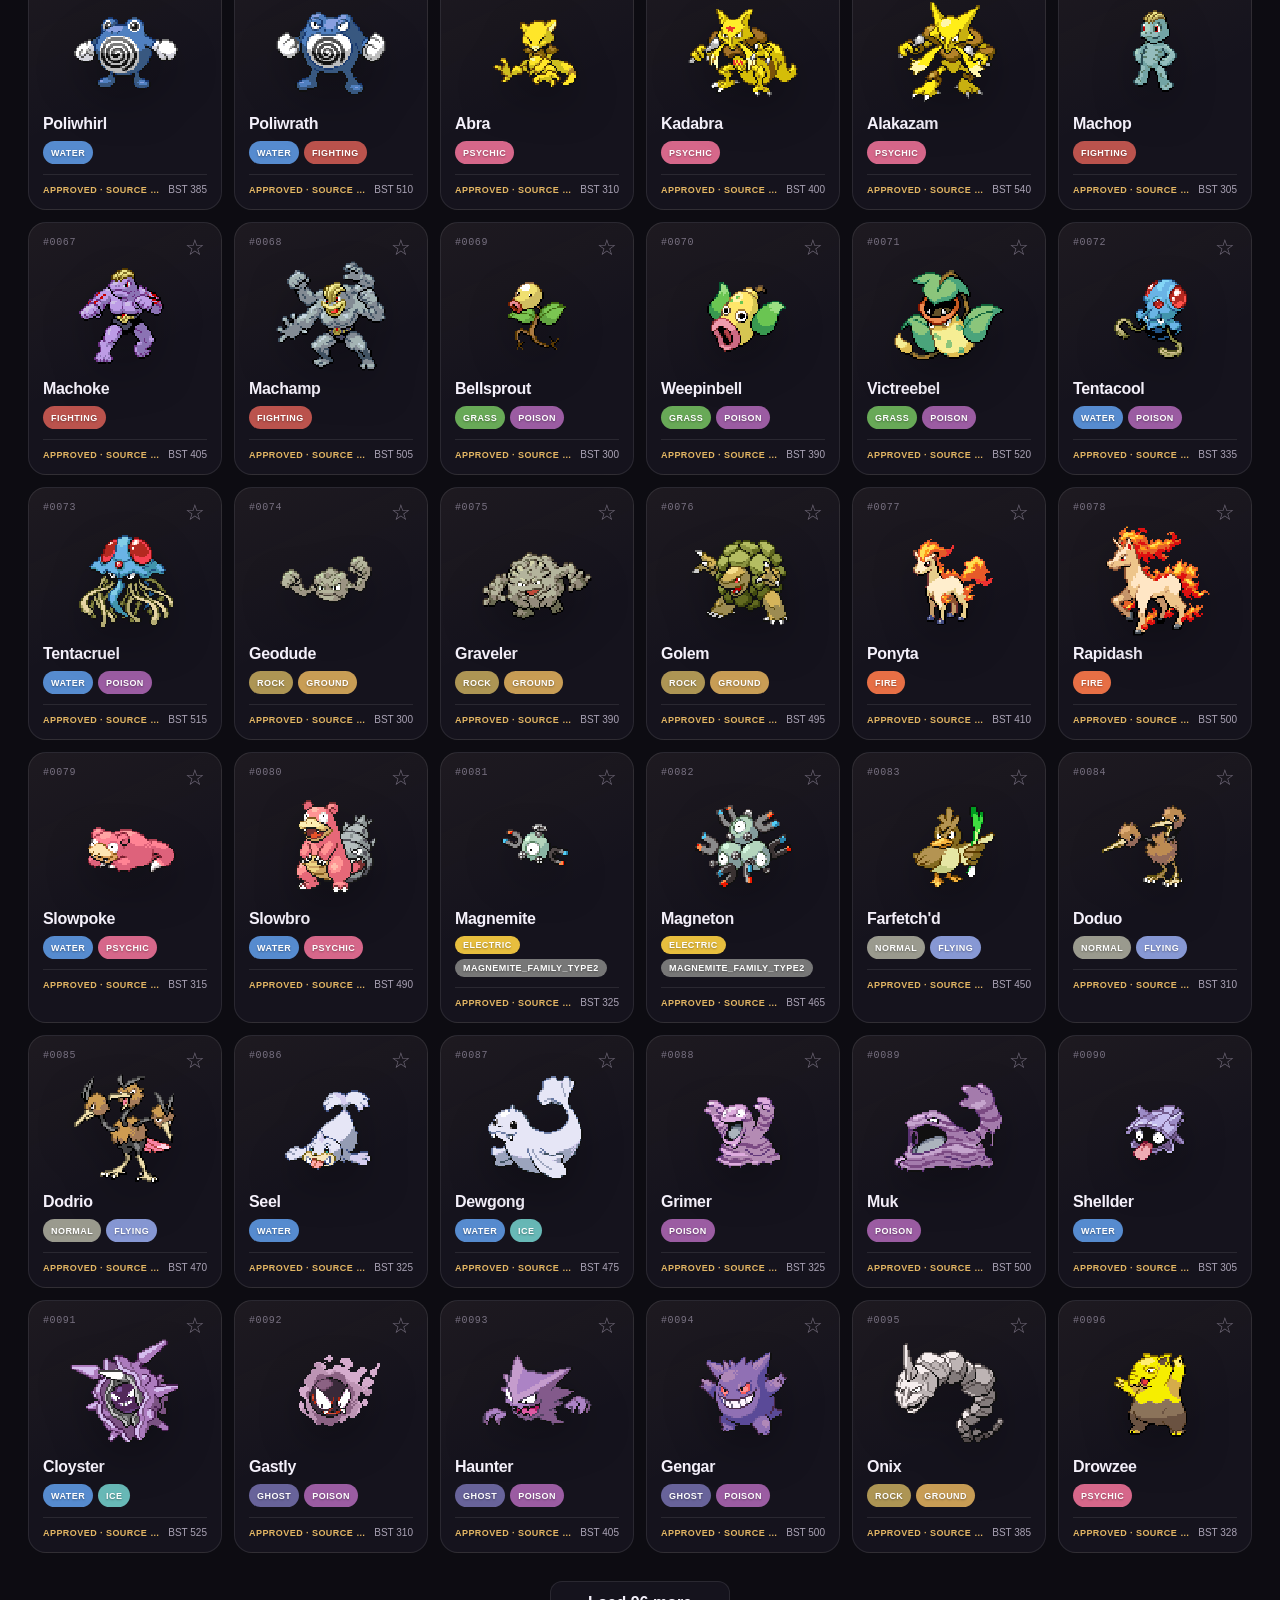
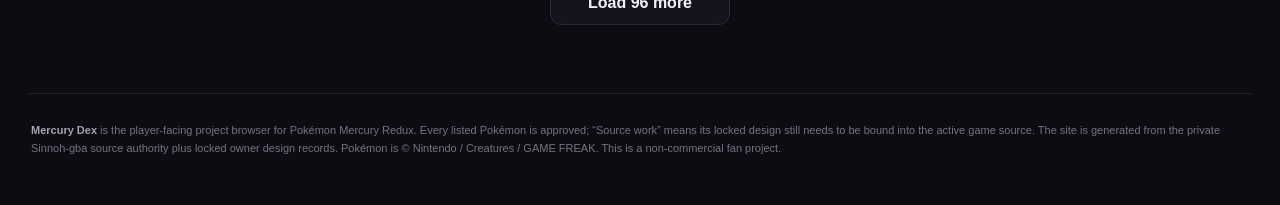
==== commit 61d72673: "Switch Mercury Dex to source-linked implementation status" ====
--- a/index.html
+++ b/index.html
@@ -4,7 +4,7 @@
   <meta charset="utf-8" />
   <meta name="viewport" content="width=device-width, initial-scale=1, viewport-fit=cover" />
   <meta name="theme-color" content="#121018" />
-  <meta name="description" content="Mercury Dex — searchable Pokémon Mercury Redux Pokédex with stats, abilities, Innates, moves, forms, and project sprites." />
+  <meta name="description" content="Mercury Dex — source-linked Pokémon Mercury Redux Pokédex with stats, abilities, Innates, moves, forms, and project sprites." />
   <title>Mercury Dex</title>
   <link rel="icon" href="assets/favicon.svg" type="image/svg+xml" />
   <link rel="stylesheet" href="styles.css" />
@@ -17,10 +17,10 @@
         <div>
           <div class="eyebrow">Pokémon Mercury Redux</div>
           <h1>Mercury Dex</h1>
-          <p class="header-subtitle">The Mercury roster, sprites, locked mechanics, and review-ready R7 proposals in one place.</p>
+          <p class="header-subtitle">The approved Mercury roster, linked to the active game source and locked project designs.</p>
         </div>
       </div>
-      <div class="header-meta" id="headerMeta">Loading R7 review pass…</div>
+      <div class="header-meta" id="headerMeta">Loading source-linked Dex…</div>
     </header>
 
     <main>
@@ -35,10 +35,10 @@
           <button id="clearBtn" class="secondary-btn" type="button">Reset</button>
         </div>
 
-        <div class="quick-tabs" id="statusTabs" role="tablist" aria-label="Roster status">
+        <div class="quick-tabs" id="statusTabs" role="tablist" aria-label="Implementation status">
           <button class="tab active" data-status="all" type="button">All <span id="tabAllCount"></span></button>
-          <button class="tab" data-status="current" type="button">Approved <span id="tabCurrentCount"></span></button>
-          <button class="tab" data-status="planned" type="button">Review drafts <span id="tabPlannedCount"></span></button>
+          <button class="tab" data-status="current" type="button">In game <span id="tabCurrentCount"></span></button>
+          <button class="tab" data-status="planned" type="button">Source work <span id="tabPlannedCount"></span></button>
           <button class="tab" data-status="favorites" type="button">★ Favorites <span id="tabFavoriteCount"></span></button>
         </div>
 
@@ -73,8 +73,8 @@
 
       <section class="summary-strip" aria-live="polite">
         <div><strong id="resultCount">0</strong><span>shown</span></div>
-        <div><strong id="approvedCount">—</strong><span>approved roster</span></div>
-        <div><strong id="reviewDraftCount">—</strong><span>review drafts</span></div>
+        <div><strong id="sourceBoundCount">—</strong><span>in game source</span></div>
+        <div><strong id="sourceWorkCount">—</strong><span>approved · source work</span></div>
         <div><strong id="spriteCount">—</strong><span>sprites available</span></div>
       </section>
 
@@ -90,7 +90,7 @@
     </main>
 
     <footer>
-      <strong>Mercury Dex</strong> is a project browser for Pokémon Mercury Redux. Data snapshot: R7 NextDex review pass. Entries marked Review draft are proposals for owner review, not claimed source/runtime bindings. Pokémon is © Nintendo / Creatures / GAME FREAK. This is a non-commercial fan project.
+      <strong>Mercury Dex</strong> is the player-facing project browser for Pokémon Mercury Redux. Every listed Pokémon is approved; “Source work” means its locked design still needs to be bound into the active game source. The site is generated from the private Sinnoh-gba source authority plus locked owner design records. Pokémon is © Nintendo / Creatures / GAME FREAK. This is a non-commercial fan project.
     </footer>
   </div>
 
@@ -126,4 +126,4 @@
 
   <script src="app.js" defer></script>
 </body>
-</html>
+</html>
